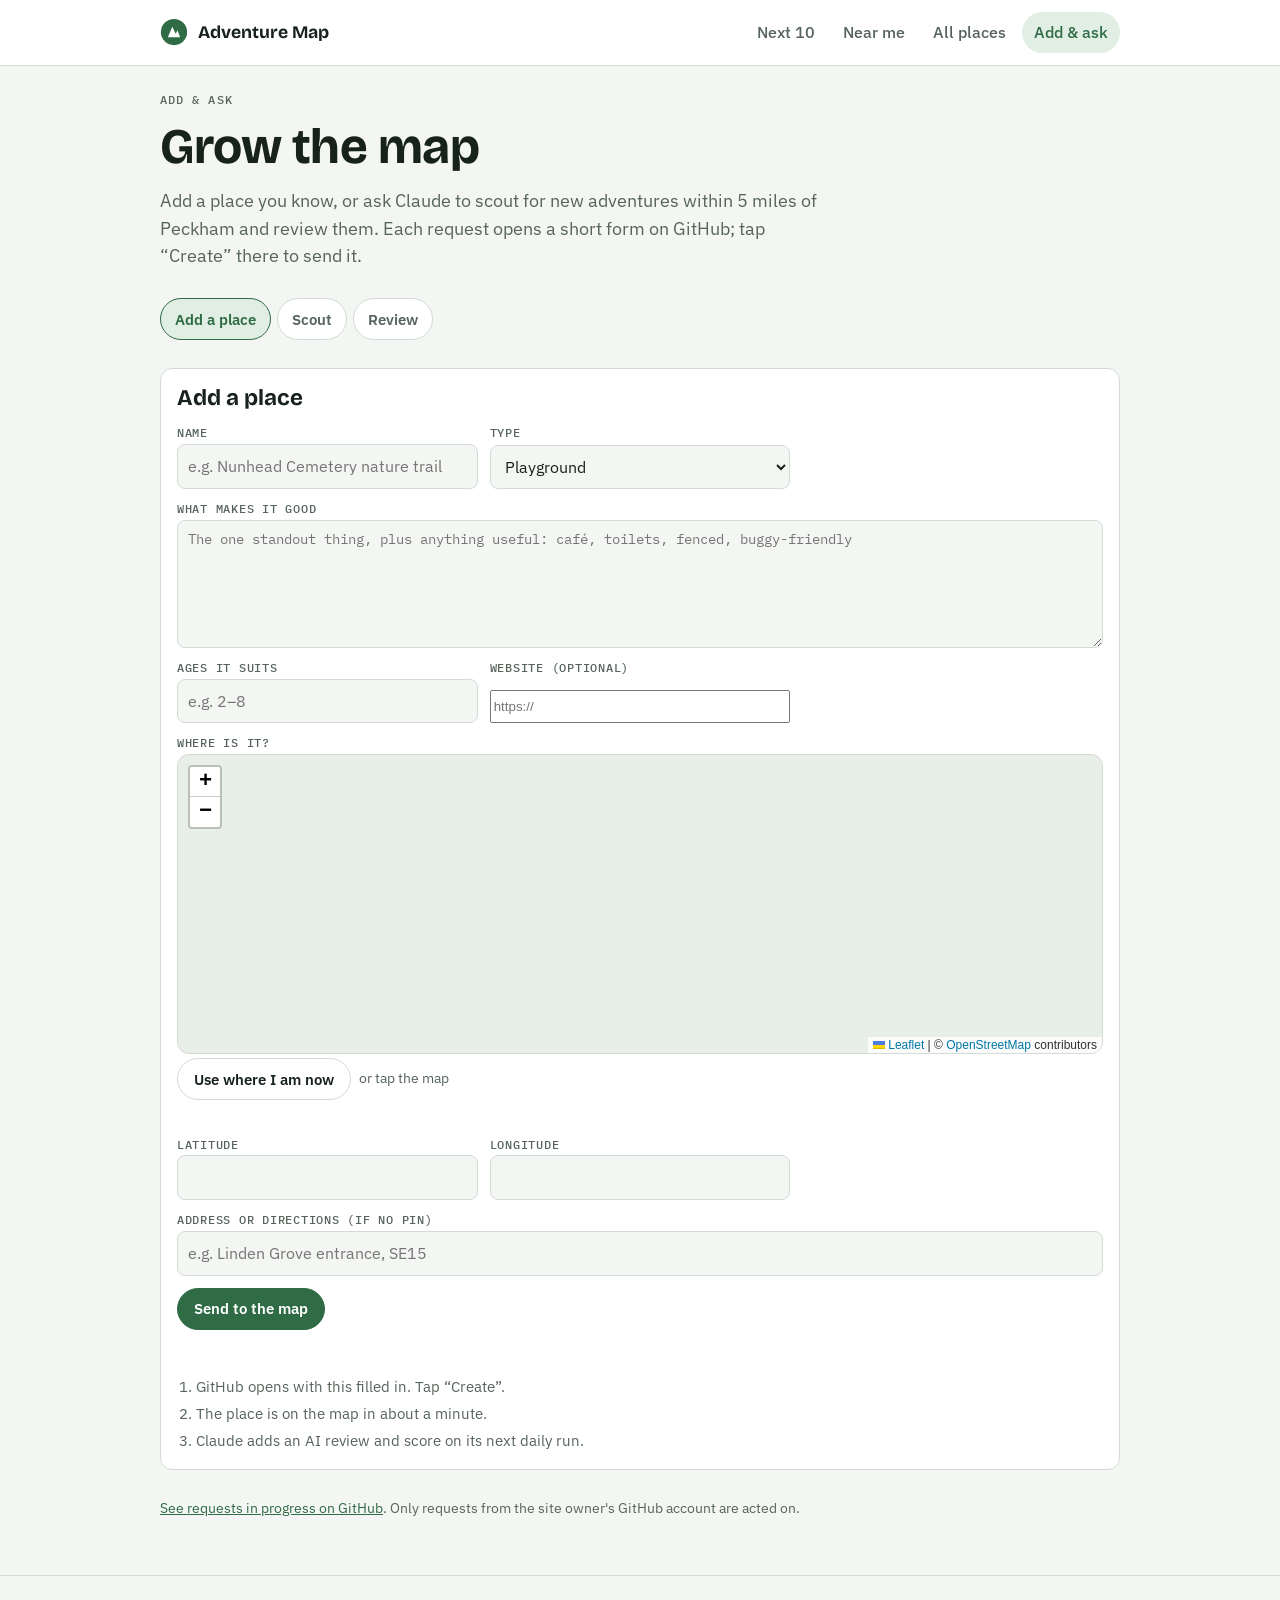
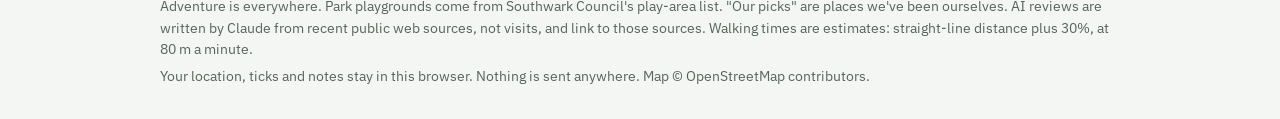
==== add/index.html @ f99c9078 "Add, scout and review: grow the map with Claude - data/places.json is now the source of truth; scrip" ====
<!doctype html>
<html lang="en">
<head>
<meta charset="utf-8">
<meta name="viewport" content="width=device-width, initial-scale=1, viewport-fit=cover">
<title>Adventure Map — add &amp; ask</title>
<meta name="description" content="Add an adventure to the map, or ask Claude to scout for new places and review them.">
<meta name="color-scheme" content="light dark">
<link rel="icon" href="data:image/svg+xml,%3Csvg xmlns='http://www.w3.org/2000/svg' viewBox='0 0 32 32'%3E%3Ccircle cx='16' cy='16' r='15' fill='%232f6b45'/%3E%3Cpath d='M9 22l5-12 4 8 2-4 3 8z' fill='%23fff'/%3E%3C/svg%3E">
<link rel="preconnect" href="https://fonts.googleapis.com">
<link rel="preconnect" href="https://fonts.gstatic.com" crossorigin>
<link rel="stylesheet" href="https://fonts.googleapis.com/css2?family=Bricolage+Grotesque:opsz,wght@12..96,600;12..96,700&family=IBM+Plex+Mono:wght@500&family=IBM+Plex+Sans:wght@400;500;600&display=swap">
<link rel="stylesheet" href="../assets/style.css">
<link rel="stylesheet" href="../vendor/leaflet/leaflet.css">
</head>
<body>
<header class="top"><div class="wrap">
  <a class="brand" href="../"><svg viewBox="0 0 32 32" aria-hidden="true"><circle cx="16" cy="16" r="15" fill="var(--park)"/><path d="M9 22l5-12 4 8 2-4 3 8z" fill="var(--surface)"/></svg>Adventure Map</a>
  <nav class="nav" aria-label="Main"><a href="../">Next 10</a><a href="../near/">Near me</a><a href="../list/">All places</a><a href="../add/" aria-current="page">Add &amp; ask</a></nav>
</div></header>
<main class="wrap">
  <section class="hero">
    <span class="eyebrow">Add &amp; ask</span>
    <h1>Grow the map</h1>
    <p class="lede">Add a place you know, or ask Claude to scout for new adventures within 5 miles of Peckham and review them. Each request opens a short form on GitHub; tap “Create” there to send it.</p>
  </section>

  <div class="tabs" role="tablist" aria-label="What do you want to do?">
    <button type="button" role="tab" id="t-add" aria-controls="p-add" aria-selected="true">Add a place</button>
    <button type="button" role="tab" id="t-scout" aria-controls="p-scout" aria-selected="false">Scout</button>
    <button type="button" role="tab" id="t-review" aria-controls="p-review" aria-selected="false">Review</button>
  </div>

  <section class="panel" role="tabpanel" id="p-add" aria-labelledby="t-add">
    <h2>Add a place</h2>
    <form id="add-form" class="form-grid" novalidate>
      <div class="field"><label for="a-name">Name</label><input id="a-name" type="text" required placeholder="e.g. Nunhead Cemetery nature trail" autocomplete="off"></div>
      <div class="field"><label for="a-type">Type</label><select id="a-type"></select></div>
      <div class="field wide"><label for="a-what">What makes it good</label><textarea id="a-what" rows="3" placeholder="The one standout thing, plus anything useful: café, toilets, fenced, buggy-friendly"></textarea></div>
      <div class="field"><label for="a-ages">Ages it suits</label><input id="a-ages" type="text" placeholder="e.g. 2–8"></div>
      <div class="field"><label for="a-link">Website (optional)</label><input id="a-link" type="url" placeholder="https://"></div>
      <div class="field wide"><span class="lbl">Where is it?</span>
        <div id="pick-map" role="region" aria-label="Tap the map to place a pin"></div>
        <div class="row"><button class="btn" type="button" id="a-here">Use where I am now</button><span class="small muted">or tap the map</span></div>
        <p class="status" id="a-loc-status" role="status" aria-live="polite"></p>
      </div>
      <div class="field"><label for="a-lat">Latitude</label><input id="a-lat" type="text" inputmode="decimal"></div>
      <div class="field"><label for="a-lon">Longitude</label><input id="a-lon" type="text" inputmode="decimal"></div>
      <div class="field wide"><label for="a-where">Address or directions (if no pin)</label><input id="a-where" type="text" placeholder="e.g. Linden Grove entrance, SE15"></div>
      <p class="small wide" id="a-dupe" hidden></p>
      <div class="wide row"><button class="btn primary" type="submit">Send to the map</button></div>
      <p class="status wide" id="a-status" role="status" aria-live="polite"></p>
    </form>
    <ol class="steps"><li>GitHub opens with this filled in. Tap “Create”.</li><li>The place is on the map in about a minute.</li><li>Claude adds an AI review and score on its next daily run.</li></ol>
  </section>

  <section class="panel" role="tabpanel" id="p-scout" aria-labelledby="t-scout" hidden>
    <h2>Ask Claude to scout</h2>
    <p class="muted">Claude searches the web for places that aren't on the map yet, checks they're within 5 miles of Peckham, and adds them with a review.</p>
    <div class="row">
      <button class="btn small" type="button" data-idea="Adventure playgrounds">Adventure playgrounds</button>
      <button class="btn small" type="button" data-idea="Splash pads, paddling pools and lidos">Splash &amp; swim</button>
      <button class="btn small" type="button" data-idea="City farms and animals">City farms</button>
      <button class="btn small" type="button" data-idea="Woods, nature reserves and wild places">Nature</button>
      <button class="btn small" type="button" data-idea="Free museums and galleries good for kids">Museums</button>
      <button class="btn small" type="button" data-idea="Hidden gems: statues, little libraries, bridges, odd landmarks">Hidden gems</button>
    </div>
    <form id="scout-form" class="form-grid">
      <div class="field wide"><label for="s-focus">What should Claude look for?</label><textarea id="s-focus" rows="3" placeholder="e.g. Rainy-day places for a 3- and 7-year-old"></textarea></div>
      <div class="field"><label for="s-area">Where</label><input id="s-area" type="text" value="Within 5 miles of Peckham"></div>
      <div class="field"><label for="s-count">How many</label><select id="s-count"><option>5</option><option selected>10</option><option>20</option></select></div>
      <div class="wide row"><button class="btn primary" type="submit">Ask Claude to scout</button></div>
      <p class="status wide" id="s-status" role="status" aria-live="polite"></p>
    </form>
  </section>

  <section class="panel" role="tabpanel" id="p-review" aria-labelledby="t-review" hidden>
    <h2>Ask Claude to review</h2>
    <p class="muted">Claude reads recent public write-ups (council pages, local news, parent blogs), then writes a short review with an Adventure Score out of 10, highlights, watch-outs and links. <span id="r-count"></span></p>
    <form id="review-form" class="form-grid">
      <div class="field wide"><label for="r-place">Which place?</label><select id="r-place"></select></div>
      <div class="field wide"><label for="r-notes">Anything to check? (optional)</label><input id="r-notes" type="text" placeholder="e.g. Is the paddling pool open in winter?"></div>
      <div class="wide row"><button class="btn primary" type="submit">Ask Claude to review</button></div>
      <p class="status wide" id="r-status" role="status" aria-live="polite"></p>
    </form>
  </section>

  <p class="small muted"><a href="https://github.com/frankwander/adventure-map/issues" target="_blank" rel="noopener">See requests in progress on GitHub</a>. Only requests from the site owner's GitHub account are acted on.</p>
</main>
<footer><div class="wrap">
  <p>Adventure is everywhere. Park playgrounds come from Southwark Council's play-area list. "Our picks" are places we've been ourselves. AI reviews are written by Claude from recent public web sources, not visits, and link to those sources. Walking times are estimates: straight-line distance plus 30%, at 80 m a minute.</p>
  <p>Your location, ticks and notes stay in this browser. Nothing is sent anywhere. Map © OpenStreetMap contributors.</p>
</div></footer>
<script src="../data.js"></script>
<script src="../vendor/leaflet/leaflet.js"></script>
<script src="../assets/app.js"></script>
<script src="../assets/add.js"></script>
<script>AM.initAdd();</script>
</body>
</html>
---- assets/style.css ----
/* Adventure Map — field-guide look: park green on a cool paper ground, sticker-like numbered cards. */
:root{
  --bg:#f3f6f2; --surface:#ffffff; --surface-2:#e8eee8; --fg:#18221c; --muted:#56645b; --line:#d3dcd4;
  --park:#2f6b45; --park-soft:#e1eee4; --trip:#8f4c0e; --trip-soft:#f6e8da; --far:#5b6a8a; --done:#7a8a80;
  --focus:#1d4ed8;
  --display:"Bricolage Grotesque","Segoe UI",system-ui,sans-serif;
  --body:"IBM Plex Sans","Segoe UI",system-ui,-apple-system,sans-serif;
  --mono:"IBM Plex Mono",ui-monospace,Menlo,Consolas,monospace;
  --radius:12px;
}
@media (prefers-color-scheme:dark){:root{
  --bg:#111814; --surface:#18211c; --surface-2:#202b25; --fg:#e3ebe5; --muted:#9caaa1; --line:#2c3a32;
  --park:#7cc495; --park-soft:#1d3226; --trip:#eaa25f; --trip-soft:#3a2a1b; --far:#9fb0d6; --done:#7f8e85; --focus:#93b4ff;
  color-scheme:dark}}
*{box-sizing:border-box}
[hidden]{display:none!important}
html{-webkit-text-size-adjust:100%}
body{margin:0;background:var(--bg);color:var(--fg);font:16px/1.55 var(--body)}
a{color:var(--park)}
:focus-visible{outline:2px solid var(--focus);outline-offset:2px}
.wrap{max-width:62rem;margin:0 auto;padding-inline:max(16px,env(safe-area-inset-left,0px)) max(16px,env(safe-area-inset-right,0px))}
h1,h2,h3{font-family:var(--display);line-height:1.15;margin:0;text-wrap:balance}
h1{font-size:clamp(2rem,6vw,3.1rem);font-weight:700;letter-spacing:-.01em}
h2{font-size:1.4rem;font-weight:700}
h3{font-size:1.1rem;font-weight:600}
p{margin:0}
.muted{color:var(--muted)}
.small{font-size:.88rem}
.eyebrow{font:500 .75rem/1 var(--mono);letter-spacing:.09em;text-transform:uppercase;color:var(--muted)}
.sr-only{position:absolute;width:1px;height:1px;overflow:hidden;clip:rect(0 0 0 0);white-space:nowrap}

/* top bar */
.top{border-bottom:1px solid var(--line);background:var(--surface)}
.top .wrap{display:flex;gap:16px;align-items:center;justify-content:space-between;padding-block:12px;flex-wrap:wrap}
.brand{display:flex;gap:10px;align-items:center;text-decoration:none;color:var(--fg);font:700 1.1rem/1 var(--display)}
.brand svg{width:28px;height:28px;flex:none}
.nav{display:flex;gap:4px;flex-wrap:wrap}
.nav a{text-decoration:none;color:var(--muted);font-weight:500;padding:8px 12px;border-radius:999px}
.nav a[aria-current="page"]{background:var(--park-soft);color:var(--park)}
.nav a:hover{color:var(--fg)}

main{padding-block:28px 56px;display:grid;gap:28px}
.hero{display:grid;gap:12px}
.hero p.lede{font-size:1.12rem;max-width:60ch;color:var(--muted)}

/* controls */
.panel{background:var(--surface);border:1px solid var(--line);border-radius:var(--radius);padding:16px;display:grid;gap:14px}
.controls{display:flex;flex-wrap:wrap;gap:12px 16px;align-items:end}
.field{display:grid;gap:4px;min-width:0}
.field label,.field .lbl{font:500 .78rem/1.2 var(--mono);text-transform:uppercase;letter-spacing:.06em;color:var(--muted)}
select,input[type=text],input[type=number],input[type=search],textarea{font:inherit;color:var(--fg);background:var(--bg);border:1px solid var(--line);border-radius:8px;padding:9px 10px;min-height:42px;max-width:100%}
textarea{width:100%;min-height:8rem;font:.85rem/1.4 var(--mono)}
.btn{font:600 .95rem/1 var(--body);border:1px solid var(--line);background:var(--surface);color:var(--fg);border-radius:999px;padding:11px 16px;cursor:pointer;min-height:42px;display:inline-flex;gap:8px;align-items:center;text-decoration:none}
.btn:hover{border-color:var(--muted)}
.btn.primary{background:var(--park);border-color:var(--park);color:var(--surface)}
.btn.small{font-size:.85rem;padding:8px 12px;min-height:36px}
.btn[aria-pressed="true"]{background:var(--park-soft);border-color:var(--park);color:var(--park)}
.row{display:flex;gap:8px;flex-wrap:wrap;align-items:center}
.status{font-size:.9rem;color:var(--muted);min-height:1.4em}

/* progress */
.stats{display:flex;flex-wrap:wrap;gap:10px 24px;align-items:baseline}
.stat b{font:700 1.6rem/1 var(--display);color:var(--park);font-variant-numeric:tabular-nums}
.meter{height:8px;background:var(--surface-2);border-radius:4px;overflow:hidden;flex:1 1 10rem;min-width:8rem;align-self:center}
.meter span{display:block;height:100%;background:var(--park);border-radius:4px;transition:width .3s}

/* list cards */
.group{display:grid;gap:12px}
.group-head{display:flex;justify-content:space-between;align-items:baseline;gap:12px;flex-wrap:wrap}
.cards{list-style:none;margin:0;padding:0;display:grid;gap:12px;grid-template-columns:repeat(auto-fill,minmax(min(100%,19rem),1fr))}
.card{background:var(--surface);border:1px solid var(--line);border-radius:var(--radius);padding:16px;display:grid;gap:10px;align-content:start;position:relative;min-width:0}
.card.is-done{opacity:.72}
.card .top-line{display:grid;grid-template-columns:auto 1fr;gap:12px;align-items:start}
.badge{width:38px;height:38px;border-radius:50%;display:grid;place-items:center;font:700 1rem/1 var(--display);background:var(--park-soft);color:var(--park);font-variant-numeric:tabular-nums}
.card.trip .badge{background:var(--trip-soft);color:var(--trip)}
.card.is-done .badge{background:var(--surface-2);color:var(--done)}
.kind{font:500 .72rem/1.3 var(--mono);text-transform:uppercase;letter-spacing:.06em;color:var(--park)}
.card.trip .kind{color:var(--trip)}
.card h3{overflow-wrap:anywhere}
.facts{display:grid;grid-template-columns:auto 1fr;gap:4px 10px;margin:0;font-size:.93rem}
.facts dt{font:500 .75rem/1.6 var(--mono);text-transform:uppercase;letter-spacing:.05em;color:var(--muted)}
.facts dd{margin:0;min-width:0}
.quote{font-style:italic;color:var(--muted);font-size:.92rem;border-left:3px solid var(--line);padding-left:10px}
.unreviewed{font-size:.9rem;color:var(--muted)}
.card .actions{display:flex;gap:6px;flex-wrap:wrap;margin-top:2px}
.notes-form{display:grid;gap:8px;border-top:1px dashed var(--line);padding-top:10px}
.notes-form input{width:100%}
.empty{padding:20px;border:1px dashed var(--line);border-radius:var(--radius);color:var(--muted)}

.fit{font:500 .7rem/1 var(--mono);text-transform:uppercase;letter-spacing:.05em;color:var(--park);background:var(--park-soft);padding:3px 6px;border-radius:999px;margin-left:4px;white-space:nowrap}
.chips{display:flex;gap:6px;flex-wrap:wrap;border:0;margin:0;padding:0}
.chips legend{font:500 .78rem/1.2 var(--mono);text-transform:uppercase;letter-spacing:.06em;color:var(--muted);padding:0;margin-bottom:4px}
.chips label{cursor:pointer}
.chips input{position:absolute;opacity:0;pointer-events:none}
.chips span{display:inline-flex;align-items:center;min-height:38px;padding:8px 12px;border:1px solid var(--line);border-radius:999px;background:var(--bg);font-weight:500;font-size:.92rem}
.chips input:checked + span{background:var(--park-soft);border-color:var(--park);color:var(--park)}
.chips input:focus-visible + span{outline:2px solid var(--focus);outline-offset:2px}
.toast{position:fixed;left:50%;transform:translateX(-50%);bottom:calc(16px + env(safe-area-inset-bottom,0px));z-index:1000;background:var(--fg);color:var(--bg);border-radius:12px;padding:10px 12px 10px 16px;display:flex;gap:12px;align-items:center;box-shadow:0 6px 24px rgba(0,0,0,.2);max-width:calc(100vw - 32px);font-size:.92rem}
.toast .btn{background:transparent;color:var(--bg);border-color:var(--bg)}
.num-pin{display:grid!important;place-items:center;border-radius:50%;background:var(--park);color:var(--surface);font:700 13px/1 var(--body);border:2px solid var(--surface);box-shadow:0 1px 4px rgba(0,0,0,.35)}
.num-pin.trip{background:var(--trip)}
.num-pin.done{background:var(--done)}
td.none{padding:20px;color:var(--muted)}
@media (max-width:700px){.tbl td.none{display:block;grid-column:1/-1}.tbl td.none::before{content:none}}
.score{font:700 .85rem/1 var(--mono);color:var(--park);background:var(--park-soft);padding:3px 7px;border-radius:6px;white-space:nowrap}
.ai{border-top:1px dashed var(--line);padding-top:8px;display:grid;gap:6px;font-size:.93rem}
.ai-head{font:500 .72rem/1.4 var(--mono);text-transform:uppercase;letter-spacing:.05em;color:var(--muted)}
.ai details summary{cursor:pointer;color:var(--park);font-weight:500;font-size:.9rem}
.ai ul{margin:4px 0 8px;padding-left:1.1rem;display:grid;gap:2px;font-size:.9rem}
.ai a{overflow-wrap:anywhere}
.tabs{display:flex;gap:6px;flex-wrap:wrap}
.tabs button{font:600 .95rem/1 var(--body);border:1px solid var(--line);background:var(--surface);color:var(--muted);border-radius:999px;padding:10px 14px;cursor:pointer;min-height:42px}
.tabs button[aria-selected="true"]{background:var(--park-soft);border-color:var(--park);color:var(--park)}
.form-grid{display:grid;gap:12px;grid-template-columns:repeat(auto-fit,minmax(min(100%,16rem),1fr))}
.form-grid .wide{grid-column:1/-1}
.form-grid input,.form-grid select,.form-grid textarea{width:100%}
#pick-map{height:300px;border-radius:var(--radius);border:1px solid var(--line);background:var(--surface-2)}
.steps{margin:0;padding-left:1.2rem;display:grid;gap:4px;color:var(--muted);font-size:.92rem}
/* map page */
.map-layout{display:grid;gap:16px;grid-template-columns:minmax(0,1fr)}
@media (min-width:860px){.map-layout{grid-template-columns:minmax(0,3fr) minmax(0,2fr)}}
#map{height:min(62vh,520px);min-height:320px;border-radius:var(--radius);border:1px solid var(--line);background:var(--surface-2)}
.near-list{list-style:none;margin:0;padding:0;display:grid;gap:10px;counter-reset:n}
.leaflet-popup-content{font:14px/1.45 var(--body)}
.leaflet-container a.btn{color:var(--fg)}

/* table */
.tbl{overflow-x:auto;border:1px solid var(--line);border-radius:var(--radius);background:var(--surface)}
table{border-collapse:collapse;width:100%;font-size:.93rem;font-variant-numeric:tabular-nums}
th,td{text-align:left;padding:10px 12px;border-bottom:1px solid var(--line);vertical-align:top}
th{font:500 .74rem/1.3 var(--mono);text-transform:uppercase;letter-spacing:.06em;color:var(--muted);white-space:nowrap;position:sticky;top:0;background:var(--surface)}
tr:last-child td{border-bottom:0}
td.num{text-align:right;white-space:nowrap}
.pill{display:inline-block;font:500 .72rem/1 var(--mono);text-transform:uppercase;letter-spacing:.05em;padding:5px 8px;border-radius:999px;background:var(--park-soft);color:var(--park);white-space:nowrap}
.pill.trip{background:var(--trip-soft);color:var(--trip)}
.pill.far{background:var(--surface-2);color:var(--far)}

/* table becomes cards on phones */
@media (max-width:700px){
  .tbl{border:0;background:transparent;overflow:visible}
  .tbl table,.tbl tbody,.tbl tr,.tbl td{display:block;width:100%}
  .tbl thead{position:absolute;width:1px;height:1px;overflow:hidden;clip:rect(0 0 0 0)}
  .tbl tr{background:var(--surface);border:1px solid var(--line);border-radius:var(--radius);padding:12px;margin-bottom:10px;display:grid;grid-template-columns:auto 1fr;gap:4px 12px}
  .tbl td{border:0;padding:0;text-align:left;display:contents}
  .tbl td::before{content:attr(data-l);font:500 .72rem/1.7 var(--mono);text-transform:uppercase;letter-spacing:.05em;color:var(--muted)}
  .tbl td:first-child,.tbl td.dir{display:block;grid-column:1/-1}
  .tbl td:first-child::before,.tbl td.dir::before{content:none}
  .tbl td.num{text-align:left}
}
footer{border-top:1px solid var(--line);padding-block:20px 32px;color:var(--muted);font-size:.85rem}
footer .wrap{display:grid;gap:6px}

@media (prefers-reduced-motion:reduce){*{transition:none!important;animation:none!important}}

/* print: the list as a paper adventure */
@media print{
  :root{--bg:#fff;--surface:#fff;--fg:#000;--muted:#333;--line:#999}
  .top,.panel,.no-print,footer,.actions,.notes-form,.hero,.toast{display:none!important}
  main{padding:0}
  .cards{grid-template-columns:1fr 1fr;gap:8px}
  .card{break-inside:avoid;padding:10px;border:1px solid #999}
  .card::after{content:"☐ We went  ·  Date: ________";font-size:.8rem;color:#333}
  .print-title{display:block!important}
}
.print-title{display:none}
---- vendor/leaflet/leaflet.css ----
/* required styles */

.leaflet-pane,
.leaflet-tile,
.leaflet-marker-icon,
.leaflet-marker-shadow,
.leaflet-tile-container,
.leaflet-pane > svg,
.leaflet-pane > canvas,
.leaflet-zoom-box,
.leaflet-image-layer,
.leaflet-layer {
	position: absolute;
	left: 0;
	top: 0;
	}
.leaflet-container {
	overflow: hidden;
	}
.leaflet-tile,
.leaflet-marker-icon,
.leaflet-marker-shadow {
	-webkit-user-select: none;
	   -moz-user-select: none;
	        user-select: none;
	  -webkit-user-drag: none;
	}
/* Prevents IE11 from highlighting tiles in blue */
.leaflet-tile::selection {
	background: transparent;
}
/* Safari renders non-retina tile on retina better with this, but Chrome is worse */
.leaflet-safari .leaflet-tile {
	image-rendering: -webkit-optimize-contrast;
	}
/* hack that prevents hw layers "stretching" when loading new tiles */
.leaflet-safari .leaflet-tile-container {
	width: 1600px;
	height: 1600px;
	-webkit-transform-origin: 0 0;
	}
.leaflet-marker-icon,
.leaflet-marker-shadow {
	display: block;
	}
/* .leaflet-container svg: reset svg max-width decleration shipped in Joomla! (joomla.org) 3.x */
/* .leaflet-container img: map is broken in FF if you have max-width: 100% on tiles */
.leaflet-container .leaflet-overlay-pane svg {
	max-width: none !important;
	max-height: none !important;
	}
.leaflet-container .leaflet-marker-pane img,
.leaflet-container .leaflet-shadow-pane img,
.leaflet-container .leaflet-tile-pane img,
.leaflet-container img.leaflet-image-layer,
.leaflet-container .leaflet-tile {
	max-width: none !important;
	max-height: none !important;
	width: auto;
	padding: 0;
	}

.leaflet-container img.leaflet-tile {
	/* See: https://bugs.chromium.org/p/chromium/issues/detail?id=600120 */
	mix-blend-mode: plus-lighter;
}

.leaflet-container.leaflet-touch-zoom {
	-ms-touch-action: pan-x pan-y;
	touch-action: pan-x pan-y;
	}
.leaflet-container.leaflet-touch-drag {
	-ms-touch-action: pinch-zoom;
	/* Fallback for FF which doesn't support pinch-zoom */
	touch-action: none;
	touch-action: pinch-zoom;
}
.leaflet-container.leaflet-touch-drag.leaflet-touch-zoom {
	-ms-touch-action: none;
	touch-action: none;
}
.leaflet-container {
	-webkit-tap-highlight-color: transparent;
}
.leaflet-container a {
	-webkit-tap-highlight-color: rgba(51, 181, 229, 0.4);
}
.leaflet-tile {
	filter: inherit;
	visibility: hidden;
	}
.leaflet-tile-loaded {
	visibility: inherit;
	}
.leaflet-zoom-box {
	width: 0;
	height: 0;
	-moz-box-sizing: border-box;
	     box-sizing: border-box;
	z-index: 800;
	}
/* workaround for https://bugzilla.mozilla.org/show_bug.cgi?id=888319 */
.leaflet-overlay-pane svg {
	-moz-user-select: none;
	}

.leaflet-pane         { z-index: 400; }

.leaflet-tile-pane    { z-index: 200; }
.leaflet-overlay-pane { z-index: 400; }
.leaflet-shadow-pane  { z-index: 500; }
.leaflet-marker-pane  { z-index: 600; }
.leaflet-tooltip-pane   { z-index: 650; }
.leaflet-popup-pane   { z-index: 700; }

.leaflet-map-pane canvas { z-index: 100; }
.leaflet-map-pane svg    { z-index: 200; }

.leaflet-vml-shape {
	width: 1px;
	height: 1px;
	}
.lvml {
	behavior: url(#default#VML);
	display: inline-block;
	position: absolute;
	}


/* control positioning */

.leaflet-control {
	position: relative;
	z-index: 800;
	pointer-events: visiblePainted; /* IE 9-10 doesn't have auto */
	pointer-events: auto;
	}
.leaflet-top,
.leaflet-bottom {
	position: absolute;
	z-index: 1000;
	pointer-events: none;
	}
.leaflet-top {
	top: 0;
	}
.leaflet-right {
	right: 0;
	}
.leaflet-bottom {
	bottom: 0;
	}
.leaflet-left {
	left: 0;
	}
.leaflet-control {
	float: left;
	clear: both;
	}
.leaflet-right .leaflet-control {
	float: right;
	}
.leaflet-top .leaflet-control {
	margin-top: 10px;
	}
.leaflet-bottom .leaflet-control {
	margin-bottom: 10px;
	}
.leaflet-left .leaflet-control {
	margin-left: 10px;
	}
.leaflet-right .leaflet-control {
	margin-right: 10px;
	}


/* zoom and fade animations */

.leaflet-fade-anim .leaflet-popup {
	opacity: 0;
	-webkit-transition: opacity 0.2s linear;
	   -moz-transition: opacity 0.2s linear;
	        transition: opacity 0.2s linear;
	}
.leaflet-fade-anim .leaflet-map-pane .leaflet-popup {
	opacity: 1;
	}
.leaflet-zoom-animated {
	-webkit-transform-origin: 0 0;
	    -ms-transform-origin: 0 0;
	        transform-origin: 0 0;
	}
svg.leaflet-zoom-animated {
	will-change: transform;
}

.leaflet-zoom-anim .leaflet-zoom-animated {
	-webkit-transition: -webkit-transform 0.25s cubic-bezier(0,0,0.25,1);
	   -moz-transition:    -moz-transform 0.25s cubic-bezier(0,0,0.25,1);
	        transition:         transform 0.25s cubic-bezier(0,0,0.25,1);
	}
.leaflet-zoom-anim .leaflet-tile,
.leaflet-pan-anim .leaflet-tile {
	-webkit-transition: none;
	   -moz-transition: none;
	        transition: none;
	}

.leaflet-zoom-anim .leaflet-zoom-hide {
	visibility: hidden;
	}


/* cursors */

.leaflet-interactive {
	cursor: pointer;
	}
.leaflet-grab {
	cursor: -webkit-grab;
	cursor:    -moz-grab;
	cursor:         grab;
	}
.leaflet-crosshair,
.leaflet-crosshair .leaflet-interactive {
	cursor: crosshair;
	}
.leaflet-popup-pane,
.leaflet-control {
	cursor: auto;
	}
.leaflet-dragging .leaflet-grab,
.leaflet-dragging .leaflet-grab .leaflet-interactive,
.leaflet-dragging .leaflet-marker-draggable {
	cursor: move;
	cursor: -webkit-grabbing;
	cursor:    -moz-grabbing;
	cursor:         grabbing;
	}

/* marker & overlays interactivity */
.leaflet-marker-icon,
.leaflet-marker-shadow,
.leaflet-image-layer,
.leaflet-pane > svg path,
.leaflet-tile-container {
	pointer-events: none;
	}

.leaflet-marker-icon.leaflet-interactive,
.leaflet-image-layer.leaflet-interactive,
.leaflet-pane > svg path.leaflet-interactive,
svg.leaflet-image-layer.leaflet-interactive path {
	pointer-events: visiblePainted; /* IE 9-10 doesn't have auto */
	pointer-events: auto;
	}

/* visual tweaks */

.leaflet-container {
	background: #ddd;
	outline-offset: 1px;
	}
.leaflet-container a {
	color: #0078A8;
	}
.leaflet-zoom-box {
	border: 2px dotted #38f;
	background: rgba(255,255,255,0.5);
	}


/* general typography */
.leaflet-container {
	font-family: "Helvetica Neue", Arial, Helvetica, sans-serif;
	font-size: 12px;
	font-size: 0.75rem;
	line-height: 1.5;
	}


/* general toolbar styles */

.leaflet-bar {
	box-shadow: 0 1px 5px rgba(0,0,0,0.65);
	border-radius: 4px;
	}
.leaflet-bar a {
	background-color: #fff;
	border-bottom: 1px solid #ccc;
	width: 26px;
	height: 26px;
	line-height: 26px;
	display: block;
	text-align: center;
	text-decoration: none;
	color: black;
	}
.leaflet-bar a,
.leaflet-control-layers-toggle {
	background-position: 50% 50%;
	background-repeat: no-repeat;
	display: block;
	}
.leaflet-bar a:hover,
.leaflet-bar a:focus {
	background-color: #f4f4f4;
	}
.leaflet-bar a:first-child {
	border-top-left-radius: 4px;
	border-top-right-radius: 4px;
	}
.leaflet-bar a:last-child {
	border-bottom-left-radius: 4px;
	border-bottom-right-radius: 4px;
	border-bottom: none;
	}
.leaflet-bar a.leaflet-disabled {
	cursor: default;
	background-color: #f4f4f4;
	color: #bbb;
	}

.leaflet-touch .leaflet-bar a {
	width: 30px;
	height: 30px;
	line-height: 30px;
	}
.leaflet-touch .leaflet-bar a:first-child {
	border-top-left-radius: 2px;
	border-top-right-radius: 2px;
	}
.leaflet-touch .leaflet-bar a:last-child {
	border-bottom-left-radius: 2px;
	border-bottom-right-radius: 2px;
	}

/* zoom control */

.leaflet-control-zoom-in,
.leaflet-control-zoom-out {
	font: bold 18px 'Lucida Console', Monaco, monospace;
	text-indent: 1px;
	}

.leaflet-touch .leaflet-control-zoom-in, .leaflet-touch .leaflet-control-zoom-out  {
	font-size: 22px;
	}


/* layers control */

.leaflet-control-layers {
	box-shadow: 0 1px 5px rgba(0,0,0,0.4);
	background: #fff;
	border-radius: 5px;
	}
.leaflet-control-layers-toggle {
	background-image: url(images/layers.png);
	width: 36px;
	height: 36px;
	}
.leaflet-retina .leaflet-control-layers-toggle {
	background-image: url(images/layers-2x.png);
	background-size: 26px 26px;
	}
.leaflet-touch .leaflet-control-layers-toggle {
	width: 44px;
	height: 44px;
	}
.leaflet-control-layers .leaflet-control-layers-list,
.leaflet-control-layers-expanded .leaflet-control-layers-toggle {
	display: none;
	}
.leaflet-control-layers-expanded .leaflet-control-layers-list {
	display: block;
	position: relative;
	}
.leaflet-control-layers-expanded {
	padding: 6px 10px 6px 6px;
	color: #333;
	background: #fff;
	}
.leaflet-control-layers-scrollbar {
	overflow-y: scroll;
	overflow-x: hidden;
	padding-right: 5px;
	}
.leaflet-control-layers-selector {
	margin-top: 2px;
	position: relative;
	top: 1px;
	}
.leaflet-control-layers label {
	display: block;
	font-size: 13px;
	font-size: 1.08333em;
	}
.leaflet-control-layers-separator {
	height: 0;
	border-top: 1px solid #ddd;
	margin: 5px -10px 5px -6px;
	}

/* Default icon URLs */
.leaflet-default-icon-path { /* used only in path-guessing heuristic, see L.Icon.Default */
	background-image: url(images/marker-icon.png);
	}


/* attribution and scale controls */

.leaflet-container .leaflet-control-attribution {
	background: #fff;
	background: rgba(255, 255, 255, 0.8);
	margin: 0;
	}
.leaflet-control-attribution,
.leaflet-control-scale-line {
	padding: 0 5px;
	color: #333;
	line-height: 1.4;
	}
.leaflet-control-attribution a {
	text-decoration: none;
	}
.leaflet-control-attribution a:hover,
.leaflet-control-attribution a:focus {
	text-decoration: underline;
	}
.leaflet-attribution-flag {
	display: inline !important;
	vertical-align: baseline !important;
	width: 1em;
	height: 0.6669em;
	}
.leaflet-left .leaflet-control-scale {
	margin-left: 5px;
	}
.leaflet-bottom .leaflet-control-scale {
	margin-bottom: 5px;
	}
.leaflet-control-scale-line {
	border: 2px solid #777;
	border-top: none;
	line-height: 1.1;
	padding: 2px 5px 1px;
	white-space: nowrap;
	-moz-box-sizing: border-box;
	     box-sizing: border-box;
	background: rgba(255, 255, 255, 0.8);
	text-shadow: 1px 1px #fff;
	}
.leaflet-control-scale-line:not(:first-child) {
	border-top: 2px solid #777;
	border-bottom: none;
	margin-top: -2px;
	}
.leaflet-control-scale-line:not(:first-child):not(:last-child) {
	border-bottom: 2px solid #777;
	}

.leaflet-touch .leaflet-control-attribution,
.leaflet-touch .leaflet-control-layers,
.leaflet-touch .leaflet-bar {
	box-shadow: none;
	}
.leaflet-touch .leaflet-control-layers,
.leaflet-touch .leaflet-bar {
	border: 2px solid rgba(0,0,0,0.2);
	background-clip: padding-box;
	}


/* popup */

.leaflet-popup {
	position: absolute;
	text-align: center;
	margin-bottom: 20px;
	}
.leaflet-popup-content-wrapper {
	padding: 1px;
	text-align: left;
	border-radius: 12px;
	}
.leaflet-popup-content {
	margin: 13px 24px 13px 20px;
	line-height: 1.3;
	font-size: 13px;
	font-size: 1.08333em;
	min-height: 1px;
	}
.leaflet-popup-content p {
	margin: 17px 0;
	margin: 1.3em 0;
	}
.leaflet-popup-tip-container {
	width: 40px;
	height: 20px;
	position: absolute;
	left: 50%;
	margin-top: -1px;
	margin-left: -20px;
	overflow: hidden;
	pointer-events: none;
	}
.leaflet-popup-tip {
	width: 17px;
	height: 17px;
	padding: 1px;

	margin: -10px auto 0;
	pointer-events: auto;

	-webkit-transform: rotate(45deg);
	   -moz-transform: rotate(45deg);
	    -ms-transform: rotate(45deg);
	        transform: rotate(45deg);
	}
.leaflet-popup-content-wrapper,
.leaflet-popup-tip {
	background: white;
	color: #333;
	box-shadow: 0 3px 14px rgba(0,0,0,0.4);
	}
.leaflet-container a.leaflet-popup-close-button {
	position: absolute;
	top: 0;
	right: 0;
	border: none;
	text-align: center;
	width: 24px;
	height: 24px;
	font: 16px/24px Tahoma, Verdana, sans-serif;
	color: #757575;
	text-decoration: none;
	background: transparent;
	}
.leaflet-container a.leaflet-popup-close-button:hover,
.leaflet-container a.leaflet-popup-close-button:focus {
	color: #585858;
	}
.leaflet-popup-scrolled {
	overflow: auto;
	}

.leaflet-oldie .leaflet-popup-content-wrapper {
	-ms-zoom: 1;
	}
.leaflet-oldie .leaflet-popup-tip {
	width: 24px;
	margin: 0 auto;

	-ms-filter: "progid:DXImageTransform.Microsoft.Matrix(M11=0.70710678, M12=0.70710678, M21=-0.70710678, M22=0.70710678)";
	filter: progid:DXImageTransform.Microsoft.Matrix(M11=0.70710678, M12=0.70710678, M21=-0.70710678, M22=0.70710678);
	}

.leaflet-oldie .leaflet-control-zoom,
.leaflet-oldie .leaflet-control-layers,
.leaflet-oldie .leaflet-popup-content-wrapper,
.leaflet-oldie .leaflet-popup-tip {
	border: 1px solid #999;
	}


/* div icon */

.leaflet-div-icon {
	background: #fff;
	border: 1px solid #666;
	}


/* Tooltip */
/* Base styles for the element that has a tooltip */
.leaflet-tooltip {
	position: absolute;
	padding: 6px;
	background-color: #fff;
	border: 1px solid #fff;
	border-radius: 3px;
	color: #222;
	white-space: nowrap;
	-webkit-user-select: none;
	-moz-user-select: none;
	-ms-user-select: none;
	user-select: none;
	pointer-events: none;
	box-shadow: 0 1px 3px rgba(0,0,0,0.4);
	}
.leaflet-tooltip.leaflet-interactive {
	cursor: pointer;
	pointer-events: auto;
	}
.leaflet-tooltip-top:before,
.leaflet-tooltip-bottom:before,
.leaflet-tooltip-left:before,
.leaflet-tooltip-right:before {
	position: absolute;
	pointer-events: none;
	border: 6px solid transparent;
	background: transparent;
	content: "";
	}

/* Directions */

.leaflet-tooltip-bottom {
	margin-top: 6px;
}
.leaflet-tooltip-top {
	margin-top: -6px;
}
.leaflet-tooltip-bottom:before,
.leaflet-tooltip-top:before {
	left: 50%;
	margin-left: -6px;
	}
.leaflet-tooltip-top:before {
	bottom: 0;
	margin-bottom: -12px;
	border-top-color: #fff;
	}
.leaflet-tooltip-bottom:before {
	top: 0;
	margin-top: -12px;
	margin-left: -6px;
	border-bottom-color: #fff;
	}
.leaflet-tooltip-left {
	margin-left: -6px;
}
.leaflet-tooltip-right {
	margin-left: 6px;
}
.leaflet-tooltip-left:before,
.leaflet-tooltip-right:before {
	top: 50%;
	margin-top: -6px;
	}
.leaflet-tooltip-left:before {
	right: 0;
	margin-right: -12px;
	border-left-color: #fff;
	}
.leaflet-tooltip-right:before {
	left: 0;
	margin-left: -12px;
	border-right-color: #fff;
	}

/* Printing */

@media print {
	/* Prevent printers from removing background-images of controls. */
	.leaflet-control {
		-webkit-print-color-adjust: exact;
		print-color-adjust: exact;
		}
	}
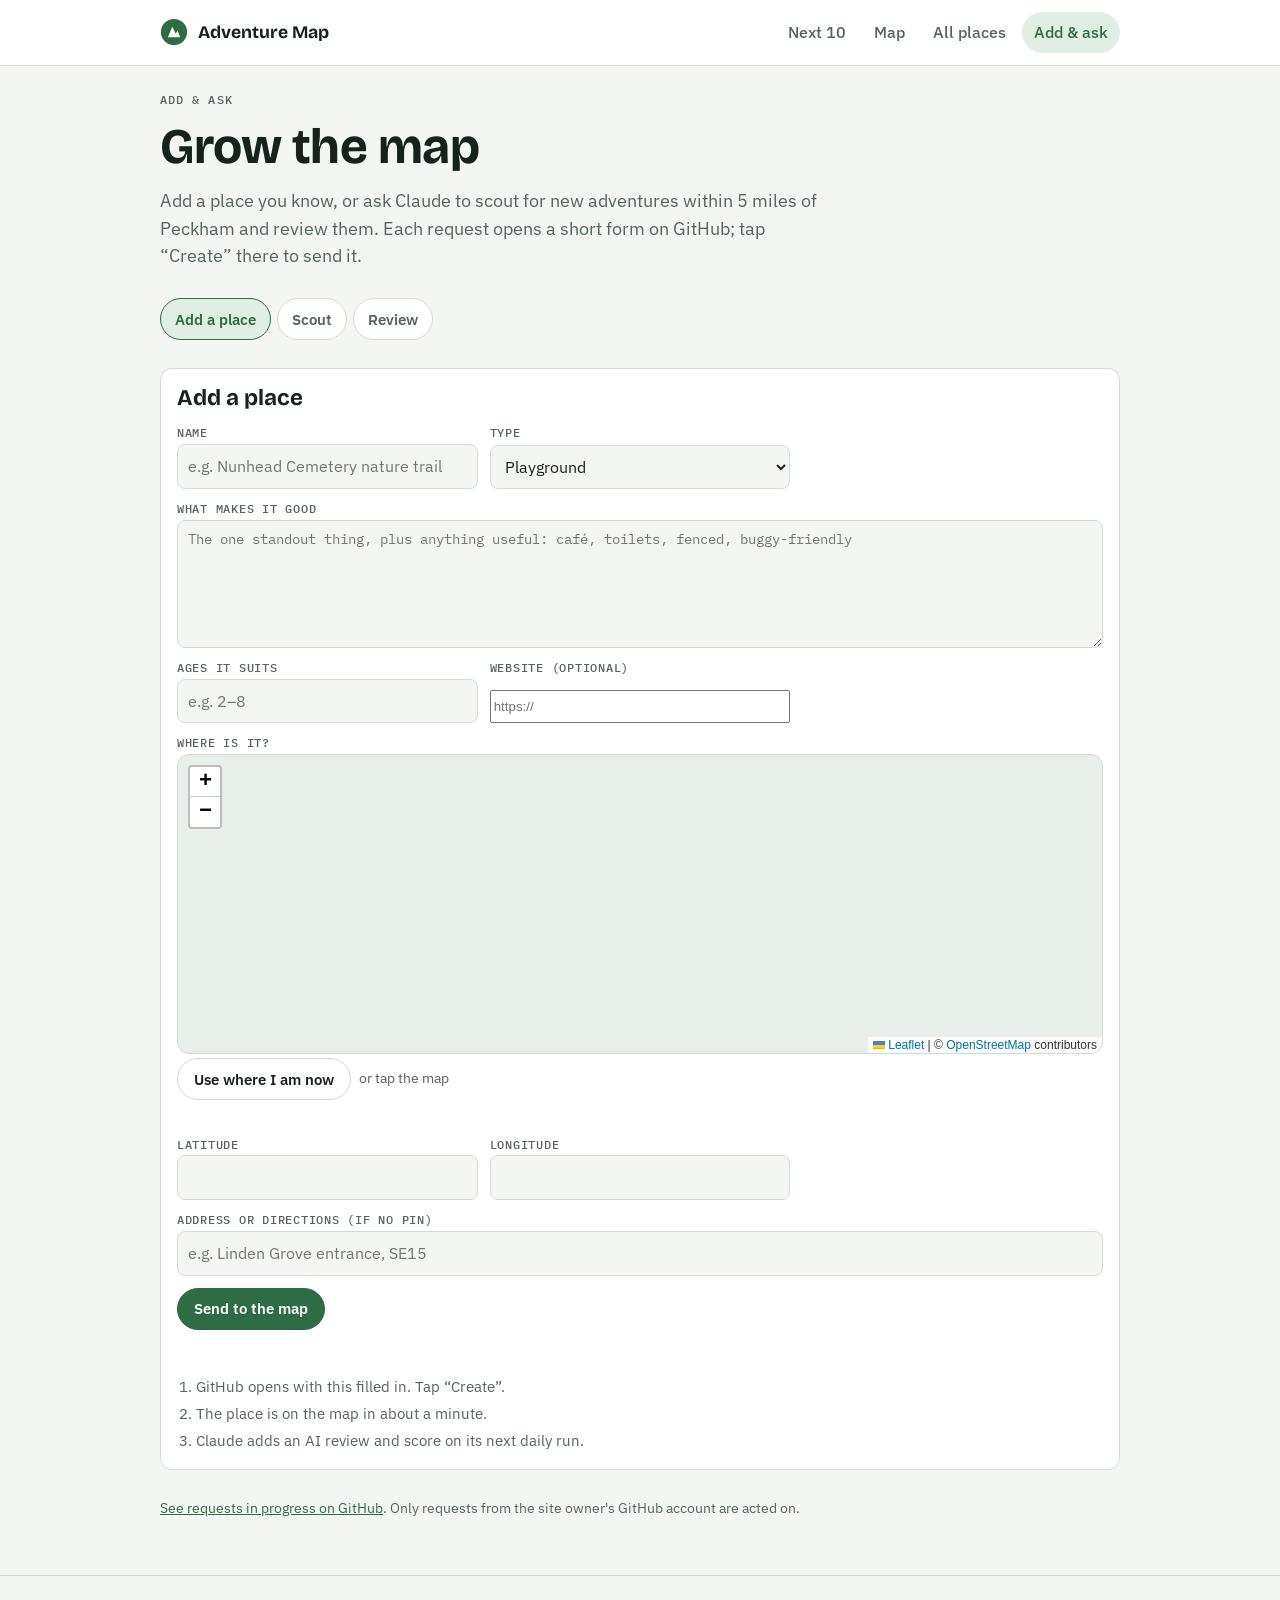
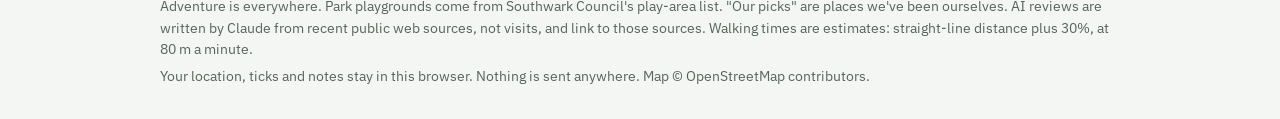
==== commit e4b91fb2: "Map: every adventure on one map, plus a mini map on Next 10 - The Near me page becomes Map: all plac" ====
--- a/add/index.html
+++ b/add/index.html
@@ -16,7 +16,7 @@
 <body>
 <header class="top"><div class="wrap">
   <a class="brand" href="../"><svg viewBox="0 0 32 32" aria-hidden="true"><circle cx="16" cy="16" r="15" fill="var(--park)"/><path d="M9 22l5-12 4 8 2-4 3 8z" fill="var(--surface)"/></svg>Adventure Map</a>
-  <nav class="nav" aria-label="Main"><a href="../">Next 10</a><a href="../near/">Near me</a><a href="../list/">All places</a><a href="../add/" aria-current="page">Add &amp; ask</a></nav>
+  <nav class="nav" aria-label="Main"><a href="../">Next 10</a><a href="../near/">Map</a><a href="../list/">All places</a><a href="../add/" aria-current="page">Add &amp; ask</a></nav>
 </div></header>
 <main class="wrap">
   <section class="hero">
--- a/assets/style.css
+++ b/assets/style.css
@@ -97,9 +97,19 @@
 .chips input:focus-visible + span{outline:2px solid var(--focus);outline-offset:2px}
 .toast{position:fixed;left:50%;transform:translateX(-50%);bottom:calc(16px + env(safe-area-inset-bottom,0px));z-index:1000;background:var(--fg);color:var(--bg);border-radius:12px;padding:10px 12px 10px 16px;display:flex;gap:12px;align-items:center;box-shadow:0 6px 24px rgba(0,0,0,.2);max-width:calc(100vw - 32px);font-size:.92rem}
 .toast .btn{background:transparent;color:var(--bg);border-color:var(--bg)}
-.num-pin{display:grid!important;place-items:center;border-radius:50%;background:var(--park);color:var(--surface);font:700 13px/1 var(--body);border:2px solid var(--surface);box-shadow:0 1px 4px rgba(0,0,0,.35)}
-.num-pin.trip{background:var(--trip)}
-.num-pin.done{background:var(--done)}
+.num-pin{background:none;border:0}
+.num-pin span{display:grid;place-items:center;width:28px;height:28px;border-radius:50%;color:#fff;font:700 13px/1 var(--body);border:2px solid #fff;box-shadow:0 1px 4px rgba(0,0,0,.4)}
+.num-pin.done span{opacity:.45}
+.swatch{display:inline-block;width:12px;height:12px;border-radius:50%;margin-right:6px;border:1px solid rgba(0,0,0,.15)}
+.chips b{font-weight:600;color:var(--muted);margin-left:4px;font-variant-numeric:tabular-nums}
+.chips input:not(:checked) + span{opacity:.5}
+.area-label{font:700 12px/20px var(--body);color:#2f6b45;text-align:center;text-shadow:0 0 3px #fff,0 0 3px #fff}
+.pop{display:grid;gap:4px}
+.pop-type{font:600 .7rem/1.3 var(--mono);text-transform:uppercase;letter-spacing:.05em}
+.pop strong{font-size:1rem}
+.map-col{display:grid;gap:10px;align-content:start;min-width:0}
+.near-h{font-size:1.1rem;margin-bottom:8px}
+#mini-map{height:min(42vh,340px);min-height:240px;border-radius:var(--radius);border:1px solid var(--line);background:var(--surface-2)}
 td.none{padding:20px;color:var(--muted)}
 @media (max-width:700px){.tbl td.none{display:block;grid-column:1/-1}.tbl td.none::before{content:none}}
 .score{font:700 .85rem/1 var(--mono);color:var(--park);background:var(--park-soft);padding:3px 7px;border-radius:6px;white-space:nowrap}
